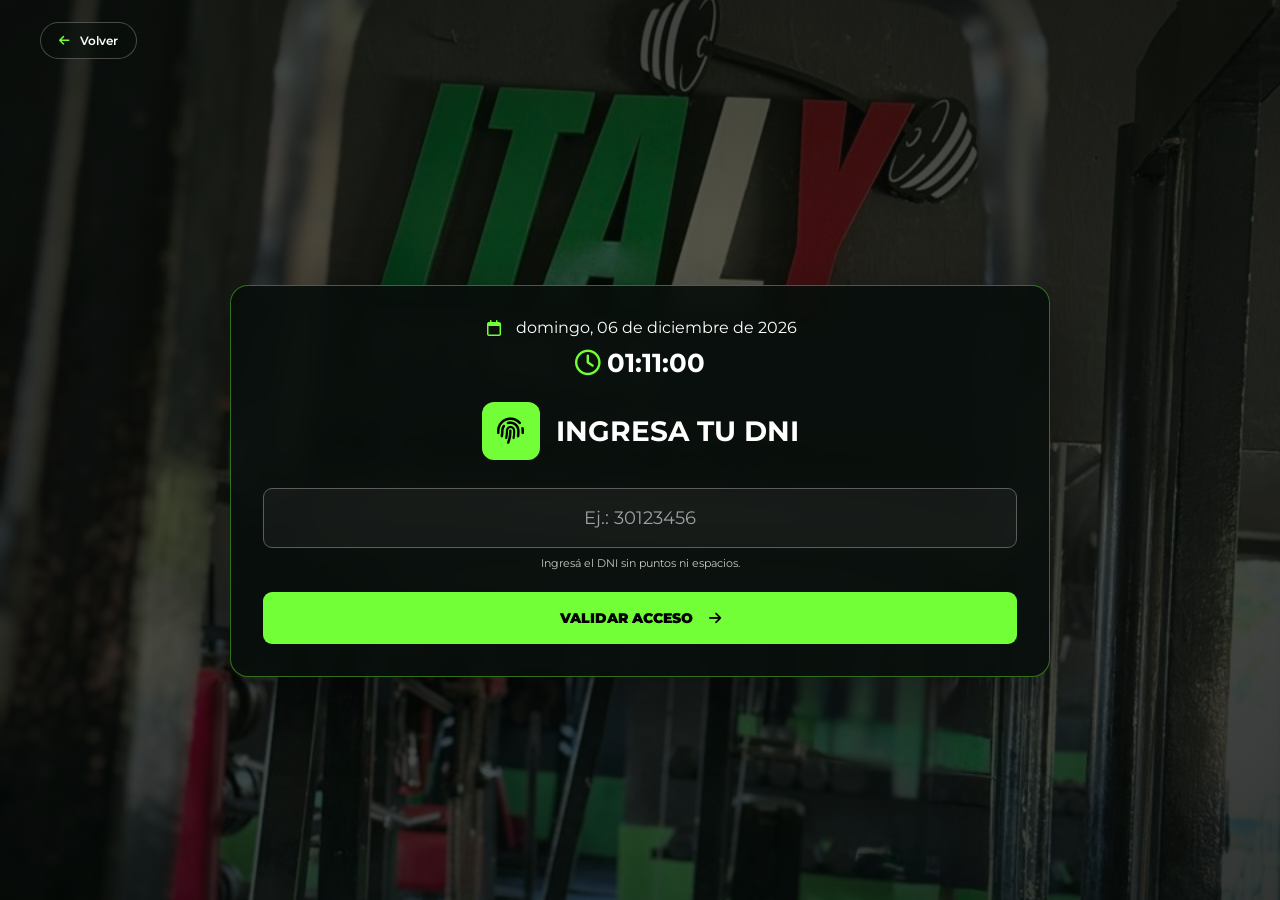
==== src/main/resources/static/pages/acceso.html @ 225b886e "Actualización del sistema Italy Fitness" ====
<!DOCTYPE html>
<html lang="es">
<head>
<meta charset="UTF-8"><meta name="viewport" content="width=device-width, initial-scale=1">
<title>Italy Fitness | Control de Acceso</title>
    <link rel="stylesheet" href="../styles/tema.css">
<link rel="stylesheet" href="../styles/acceso.css">
<link rel="stylesheet" href="https://cdnjs.cloudflare.com/ajax/libs/font-awesome/6.5.2/css/all.min.css">
</head>
<body>

<main class="pantalla">

    <!-- FONDO: foto + capa oscura semitransparente -->
    <div class="fondo" aria-hidden="true"></div>
    <div class="velo" aria-hidden="true"></div>

    <!-- VOLVER AL SISTEMA DE GESTIÓN -->
    <a class="volver" href="../index.html">
        <i class="fa-solid fa-arrow-left"></i>
        <span>Volver</span>
    </a>

    <section class="panel">

        <!-- FECHA Y HORA -->
        <div class="reloj">
            <div>
                <i class="fa-regular fa-calendar"></i>
                <span id="fechaActual"></span>
            </div>
            <strong>
                <i class="fa-regular fa-clock"></i>
                <span id="horaActual"></span>
            </strong>
        </div>

        <!-- TÍTULO: ícono al lado del texto -->
        <div class="titulo">
            <div class="icono"><i class="fa-solid fa-fingerprint"></i></div>
            <h2> INGRESA TU DNI </h2>
        </div>

        <form id="formAcceso">
            <div class="campo">
                <input id="dniAcceso" type="text" inputmode="numeric" maxlength="8" pattern="[0-9]{7,8}" placeholder="Ej.: 30123456" required>
            </div>
            <small class="ayuda">Ingresá el DNI sin puntos ni espacios.</small>

            <button id="btnValidar" type="submit">
                <span>VALIDAR ACCESO </span><i class="fa-solid fa-arrow-right"></i>
            </button>
        </form>

        <div id="resultadoAcceso" class="resultado"
             role="status" aria-live="polite" hidden>

            <!-- ESPACIO RESERVADO PARA LA FOTO DEL SOCIO -->
            <div class="foto-socio">
                <i class="fa-solid fa-user"></i>
                <!-- En el futuro, agregar aquí la fotografía del socio -->
            </div>

            <div id="iconoResultado" class="resultado-icono"></div>
            <div>
                <h3 id="tituloResultado"></h3>
                <p id="mensajeResultado"></p>
                <small id="detalleResultado"></small>
            </div>
        </div>

    </section>

    <footer>

    </footer>
</main>

<script src="../js/acceso.js"></script>
</body>
</html>
---- src/main/resources/static/styles/tema.css ----
:root {
    /* ---- Paleta de marca ---- */
    --verde: #73FF38;
    --blanco: #FFFFFF;
    --rojo: #FF0000;
    --negro: #000000;

    /* ---- Superficies (negro con un poco de blanco) ---- */
    --fondo: #000000;            /* fondo de la página y de los campos */
    --superficie: #0F0F0F;       /* paneles, tarjetas, ventanas */
    --superficie-2: #1A1A1A;     /* elementos dentro de un panel, hover */
    --superficie-3: #262626;     /* elemento presionado / seleccionado */

    /* ---- Líneas ---- */
    --borde: #333333;            /* bordes normales */
    --borde-fuerte: #5C5C5C;     /* bordes de campos y botones secundarios */

    /* ---- Texto (blanco con distinta intensidad) ---- */
    --texto: #FFFFFF;            /* títulos y datos principales */
    --texto-suave: #C9C9C9;      /* descripciones y etiquetas (11:1 sobre negro) */
    --texto-tenue: #A0A0A0;      /* ayudas y placeholders (7,5:1 sobre negro) */

    /* ---- Verde: acentos, estados correctos, acción principal ---- */
    --verde-hover: #91FF63;
    --verde-fondo: rgba(115, 255, 56, .12);
    --verde-borde: rgba(115, 255, 56, .45);

    /* ---- Rojo: errores, anular, eliminar ---- */
    --rojo-hover: #FF4D4D;
    --rojo-texto: #FF6B6B;       /* rojo legible para texto sobre fondo oscuro */
    --rojo-fondo: rgba(255, 0, 0, .14);
    --rojo-borde: rgba(255, 0, 0, .65);

    /* ---- Nombres anteriores (para no romper estilos viejos) ---- */
    --gris: var(--texto-suave);
    --gris-claro: var(--texto-suave);
    --gris-oscuro: var(--superficie);
    --rojo-suave: var(--rojo-texto);
    --verde-principal: var(--verde);
    --suave: var(--texto-suave);
}

/* Foco visible para quien navega con teclado */
:focus-visible {
    outline: 2px solid var(--verde);
    outline-offset: 2px;
}

::selection {
    background: var(--verde);
    color: var(--negro);
}

/* Reduce el movimiento si el sistema lo pide */
@media (prefers-reduced-motion: reduce) {
    * {
        transition: none !important;
        animation-duration: .01ms !important;
    }
}
---- src/main/resources/static/styles/acceso.css ----
@import url('https://fonts.googleapis.com/css2?family=Montserrat:wght@400;500;600;700;800;900&display=swap');

:root {
    --suave: var(--texto-suave);
}

* {
    box-sizing: border-box;
}

body {
    margin: 0;
    min-height: 100vh;
    background: var(--fondo);
    color: var(--texto);
    font-family: 'Montserrat', sans-serif;
}


button,
input {
    font: inherit;
}


/* CONTENEDOR PRINCIPAL */

.pantalla {
    position: relative;
    isolation: isolate;
    min-height: 100vh;
    overflow: hidden;
    padding: 84px clamp(20px, 5vw, 76px) 22px;   /* arriba queda lugar para el botón Volver */
    display: flex;
    flex-direction: column;
    align-items: center;
    justify-content: center;
    text-align: center;
}


/* IMAGEN DE FONDO Y CAPA OSCURA */

.fondo {
    position: absolute;
    z-index: -3;
    inset: 0;
    /* Foto del gimnasio (carpeta img/7.jpeg). Si no se encuentra, queda un verde oscuro */
    background: url('../img/7.jpeg') center / cover no-repeat, var(--superficie);
}

.velo {
    position: absolute;
    z-index: -2;
    inset: 0;
    /* Capa oscura semitransparente: deja ver la foto del gimnasio.
       Para que se vea más la foto bajá los números (0.60 / 0.82); para menos, subilos. */
    background:
            radial-gradient(ellipse at center, rgba(4, 8, 5, 0.60), rgba(4, 8, 5, 0.82) 100%);
}


/* ENCABEZADO: RELOJ Y LOGO */

.superior {
    display: flex;
    flex-direction: column;
    justify-content: center;
    align-items: center;
    gap: 16px;
    text-align: center;
}

.marca {
    display: flex;
    flex-direction: column;
    align-items: center;
    gap: 8px;
    text-decoration: none;
    color: white;
}

.marca strong {
    font-size: clamp(28px, 3vw, 43px);
    font-style: italic;
    font-weight: 900;
    letter-spacing: -2px;
    line-height: 1;
}

.marca strong span {
    display: block;
    color: var(--verde);
    font-size: 12px;
    font-style: normal;
    letter-spacing: 7px;
    margin-top: 6px;
}

.marca small {
    font-size: 10px;
    letter-spacing: 4px;
    color: var(--texto);
}

.reloj {
    display: grid;
    gap: 10px;
    min-width: 205px;
    justify-items: center;
    color: var(--texto);
}

.reloj div,
.reloj strong {
    display: flex;
    align-items: center;
    justify-content: center;
    gap: 12px;
}

.reloj i {
    align-items: center;
    color: var(--verde);
    width: 20px;
}

.reloj strong {
    font-size: clamp(18px, 2vw, 27px);
}

.logo_a {
    width: 100%;
    height: auto;
    display: flex;
    align-items: center;
    justify-content: center;
    margin-top: 8px;
}

.logo-acceso {
    width: 250px;
    max-width: 100%;
    align-items: center;
    height: auto;
    display: block;
    object-fit: contain;
}


.panel {
    position: relative;
    width: min(100%, 820px);
    margin: 30px auto;
    padding: 32px;

    background: rgba(8, 15, 11, 0.93);
    border: 1px solid rgba(115, 255, 56, 0.4);
    border-radius: 18px;
    box-shadow: 0 22px 70px #0007;
    backdrop-filter: blur(12px);
}

.titulo {
    display: flex;
    flex-wrap: wrap;            /* en pantallas muy angostas pasa abajo en vez de desbordar */
    justify-content: center;
    align-items: center;
    gap: 16px;
    text-align: center;
    margin-bottom: 28px;
}

.icono {
    flex: 0 0 58px;
    height: 58px;
    display: grid;
    place-items: center;
    border-radius: 12px;
    background: var(--verde);
    color: var(--negro);
    font-size: 27px;
}

.titulo small {
    font-size: 10px;
}

.titulo h2 {
    margin: 0;
    font-size: clamp(22px, 2.2vw, 29px);
}

.titulo p {
    margin: 0;
    color: var(--suave);
    font-size: 13px;
    line-height: 1.5;
}


/* Fecha y hora dentro de la tarjeta */

.panel > .reloj {
    margin: 0 auto 24px;
}


/* ENLACE PARA VOLVER AL SISTEMA DE GESTIÓN */

.volver {
    position: absolute;
    top: 22px;
    left: clamp(16px, 4vw, 40px);
    z-index: 5;
    display: inline-flex;
    align-items: center;
    gap: 10px;
    padding: 10px 18px;
    border: 1px solid rgba(255, 255, 255, 0.25);
    border-radius: 999px;
    background: rgba(8, 15, 11, 0.55);
    backdrop-filter: blur(8px);
    color: var(--texto);
    font-size: 12px;
    font-weight: 600;
    text-decoration: none;
    transition: border-color .2s ease, background .2s ease;
}

.volver i {
    color: var(--verde);
    transition: transform .2s ease;
}

.volver:hover {
    border-color: var(--verde);
    background: rgba(8, 15, 11, 0.85);
}

.volver:hover i {
    transform: translateX(-3px);
}

.volver:focus-visible {
    outline: 2px solid var(--verde);
    outline-offset: 3px;
}


/* CAMPO PARA INGRESAR EL DNI */

#formAcceso label {
    display: block;
    margin-bottom: 9px;
    font-size: 13px;
    font-weight: 700;
}

.campo {
    display: flex;
    align-items: center;
    gap: 13px;
    border: 1px solid var(--borde-fuerte);
    border-radius: 9px;
    padding: 0 16px;
    background: #ffffff0b;
}

.campo:focus-within {
    border-color: var(--verde);
    box-shadow: 0 0 0 3px #73ff3820;
}

.campo i {
    color: var(--verde);
    font-size: 20px;
}

.campo input {
    width: 100%;
    min-width: 0;
    padding: 18px 0;
    border: 0;
    outline: 0;
    background: transparent;
    color: white;
    font-size: 18px;
    text-align: center;
}

.campo input::placeholder {
    color: var(--texto-tenue);
}

.ayuda {
    display: block;
    margin-top: 8px;
    text-align: center;
    color: var(--texto-suave);
    font-size: 11px;
}


/* BOTÓN PARA VALIDAR EL ACCESO */

#btnValidar {
    width: 100%;
    margin-top: 22px;
    padding: 17px 20px;
    display: flex;
    justify-content: center;
    align-items: center;
    gap: 16px;
    border: 0;
    border-radius: 9px;
    background: var(--verde);
    color: var(--negro);
    font-size: 14px;
    font-weight: 900;
    cursor: pointer;
}

#btnValidar:hover {
    filter: brightness(1.07);
}

#btnValidar:disabled {
    opacity: 0.65;
    cursor: wait;
}


/* MENSAJES DE ACCESO PERMITIDO Y DENEGADO */

.resultado {
    display: flex;
    flex-wrap: nowrap;          /* el ícono siempre queda al lado del mensaje */
    gap: 16px;
    align-items: center;
    justify-content: center;
    text-align: left;
    margin-top: 22px;
    padding: 17px;
    border-radius: 11px;
}

/* Oculta el resultado hasta validar el DNI */

.resultado[hidden] {
    display: none !important;
}

/* Acceso permitido: verde */

.resultado.permitido {
    background: #155e274d;
    border: 1px solid var(--verde);
}

/* Acceso denegado: rojo */

.resultado.denegado {
    background: #700f144d;
    border: 1px solid var(--rojo);
}

.resultado-icono {
    flex: 0 0 44px;
    width: 44px;
    height: 44px;
    border-radius: 50%;
    display: grid;
    place-items: center;
    font-size: 20px;
}

.permitido .resultado-icono {
    background: var(--verde);
    color: var(--negro);
}

.denegado .resultado-icono {
    background: var(--rojo);
    color: white;
}

/* Espacio reservado para la foto del socio */

.foto-socio {
    flex: 0 0 56px;
    width: 56px;
    height: 56px;
    display: grid;
    place-items: center;
    border-radius: 12px;
    background: rgba(255, 255, 255, 0.08);
    border: 1px solid rgba(255, 255, 255, 0.15);
    color: var(--texto);
    font-size: 22px;
    overflow: hidden;
}

.foto-socio img {
    width: 100%;
    height: 100%;
    object-fit: cover;
}

/* Bloque de texto (título, mensaje y detalle) */

.resultado > div:last-child {
    min-width: 0;
}

.resultado h3 {
    margin: 2px 0 6px;
    font-size: 17px;
}

.permitido h3 {
    color: var(--verde);
}

.denegado h3 {
    color: var(--rojo-texto);
}

.resultado p {
    margin: 0 0 5px;
    font-size: 13px;
    line-height: 1.5;
}

.resultado small {
    color: var(--texto-suave);
    font-size: 11px;
}

footer {
    display: flex;
    justify-content: space-between;
    gap: 15px;
    color: var(--texto-suave);
    font-size: 9px;
    letter-spacing: 2px;
}

footer span:first-child {
    font-weight: 800;
}


/* ADAPTACIÓN PARA TABLETS Y CELULARES */

@media (max-width: 900px) {
    .pantalla {
        min-height: 100svh;
    }

    .presentacion {
        margin: 55px 0 28px;
        padding: 0;
    }

    .presentacion h1 {
        font-size: clamp(34px, 7vw, 54px);
    }

    .panel {
        position: relative;
        top: auto;
        right: auto;
        transform: none;
        width: min(100%, 560px);
        margin: 0 auto 42px;
    }

    footer {
        margin-top: auto;
    }
}

@media (max-width: 520px) {
    .pantalla {
        padding: 72px 16px 18px;
    }

    .marca strong {
        font-size: 28px;
    }

    .marca small {
        font-size: 8px;
        letter-spacing: 2px;
    }

    .reloj {
        min-width: 0;
        gap: 8px;
        font-size: 10px;
    }

    .reloj div {
        font-size: 10px;
    }

    .reloj strong {
        font-size: 17px;
    }

    .presentacion {
        margin-top: 48px;
    }

    .presentacion h1 {
        letter-spacing: -1px;
    }

    .panel {
        padding: 22px 18px;
    }

    .titulo {
        gap: 12px;
    }

    .icono {
        flex-basis: 48px;
        height: 48px;
        font-size: 22px;
    }

    .titulo h2 {
        font-size: 21px;
    }

    .resultado {
        gap: 12px;
        padding: 14px;
    }

    .foto-socio {
        flex-basis: 44px;
        width: 44px;
        height: 44px;
        font-size: 18px;
    }

    footer {
        flex-direction: column;
        font-size: 8px;
    }
}
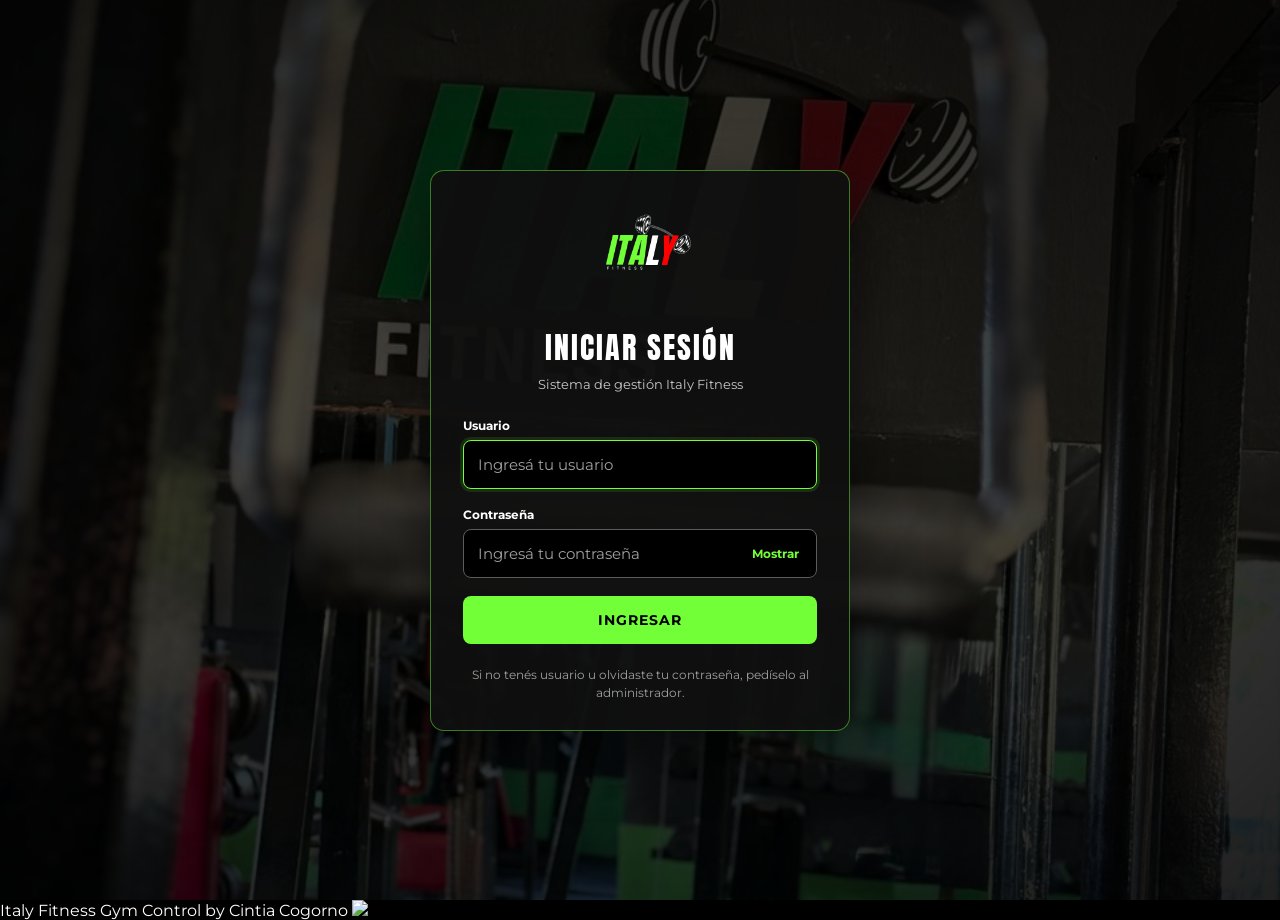
==== commit f75e0332: "Carga inicial del sistema Italy Fitness" ====
--- a/src/main/resources/static/pages/acceso.html
+++ b/src/main/resources/static/pages/acceso.html
@@ -6,6 +6,7 @@
     <link rel="stylesheet" href="../styles/tema.css">
 <link rel="stylesheet" href="../styles/acceso.css">
 <link rel="stylesheet" href="https://cdnjs.cloudflare.com/ajax/libs/font-awesome/6.5.2/css/all.min.css">
+    <script src="../js/sesion.js"></script>
 </head>
 <body>
 
--- a/src/main/resources/static/styles/tema.css
+++ b/src/main/resources/static/styles/tema.css
@@ -1,4 +1,14 @@
+/* =========================================================
+   TEMA ITALY FITNESS - paleta y colores del sistema
+   Se carga primero en todas las páginas. Todo el color de la
+   interfaz sale de acá: para cambiar el aspecto se tocan
+   estos valores y no cada pantalla.
 
+   PALETA DE MARCA
+   Verde #73FF38 · Blanco #FFFFFF · Rojo #FF0000 · Negro #000000
+   El resto son tonos de esos mismos colores (blanco sobre
+   negro en distintas intensidades) para dar profundidad.
+========================================================= */
 :root {
     /* ---- Paleta de marca ---- */
     --verde: #73FF38;
